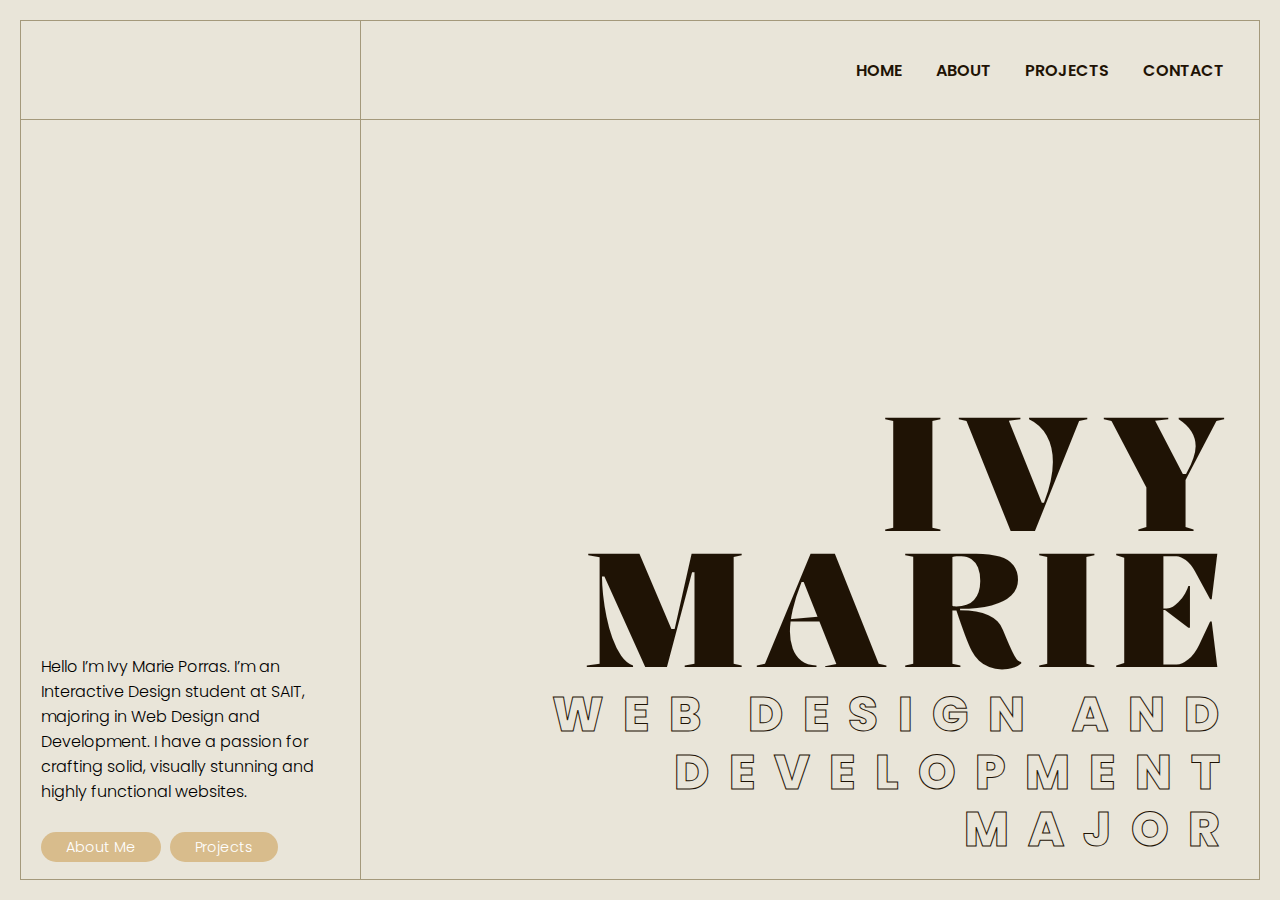
==== index.html @ a358a7e4 "refactor: add logo svg" ====
<!DOCTYPE html>
<html lang="en">

<head>
   <meta charset="UTF-8">
   <meta name="viewport" content="width=device-width, initial-scale=1.0">
   <title>CPRG 219 HTML Lab</title>

   <link href="./css/main.css" rel="stylesheet">
</head>

<body>
   <!-- navigation -->
   <header>
      <div class="logo">
         <h1>
            <a href="/"><img src="./images/logo.svg" alt="logo"></a>
         </h1>
      </div>
      <nav>
         <ul>
            <li><a href="/">Home</a></li>
            <li><a href="./about/">About</a></li>
            <li><a href="./projects/">Projects</a></li>
            <li><a href="./contact">Contact</a></li>
         </ul>
      </nav>
   </header>

   <!-- page hero section -->
   <div class="container">
      <main>
         <section class="page-hero">
            <div class="page-hero-header">
               <h2>Ivy Marie</h2>
               <h3>Web Design and Development Major</h3>
            </div>
            <div class="page-hero-content">
               <p>Hello I’m Ivy Marie Porras.
                  I’m an Interactive Design student at SAIT, majoring in Web Design and Development. I have a passion
                  for crafting solid,
                  visually stunning and
                  highly functional websites.</p>

               <div class="page-hero-buttons">
                  <a class="button" href="./about/">About Me</a>
                  <a class="button" href="./projects/">Projects</a>
               </div>
            </div>

         </section>
      </main>

   </div>

</body>

</html>
---- css/main.css ----
@import url('https://fonts.googleapis.com/css2?family=Kalnia:wght@600;700&family=Poppins:wght@300;400;600;800&display=swap');

* {
   margin: 0;
   box-sizing: border-box;
}

html {
   font-size: 16px;
   font-family: "Poppins", sans-serif;
   font-weight: 300;
   font-style: normal;
   background-color: #E9E5D9;
   padding: 20px;
}


/* ------ header ------ */
header {
   display: flex;
   flex-wrap: wrap;
   justify-content: space-between;
   align-items: center;
   height: 100px;
   border: 0.5px solid #A4997B;
}

.logo {
   flex: 0 0 340px;
   text-align: center;
   height: 100%;
   display: flex;
   justify-content: center;
   align-items: center;
   border-right: 0.5px solid #A4997B;
}

nav {
   flex: 1;
   text-align: right;
   padding-right: 20px;
}

nav ul {
   padding: 0;
   list-style: none;
   display: block;
}

nav ul li {
   display: inline-block;
}

nav ul li a {
   color: #1F1305;
   font-weight: 600;
   padding: 10px 15px 8px;
   text-transform: uppercase;
   text-decoration: none;
}

h1 {
   font-family: "Kalnia", serif;
   font-size: 1.8em;
   font-optical-sizing: auto;
   font-weight: 600;
   font-style: normal;
   font-variation-settings:
      "wdth" 100;
}

h1 a {
   color: #1F1305;
   text-decoration: none;
}

section.page-hero {
   display: flex;
   flex-wrap: nowrap;
   justify-content: flex-end;
   height: calc(100vh - 140px);
   gap: 50px;
   border-inline: 0.5px solid #A4997B;
   border-bottom: 0.5px solid #A4997B;
}

.page-hero-header,
.page-hero-content {
   display: flex;
   flex-direction: column;
   justify-content: flex-end;
   padding: 20px;
}

.page-hero-header {
   order: 1;
   flex: 1;
   align-items: flex-end;
   text-align: right;
}

.page-hero-content {
   flex: 0 0 340px;
   border-right: 0.5px solid #A4997B;
}

.page-hero-header h2 {
   font-family: "Kalnia", serif;
   font-weight: 700;
   text-transform: uppercase;
   font-size: 10em;
   color: #1F1305;
   line-height: 0.85;
   letter-spacing: 0.90625rem;
   max-width: 700px;
}

.page-hero-header h3 {
   font-size: 3em;
   font-weight: 800;
   line-height: 1.2;
   letter-spacing: 1.2rem;
   text-transform: uppercase;
   margin-top: 10px;
   margin-right: auto;
   word-break: break-word;
   color: #E9E5D9;
   -webkit-text-stroke-width: 1px;
   -webkit-text-stroke-color: #1F1305;
}

.page-hero-buttons {
   margin-top: 30px;
}

a.button {
   color: #fff;
   text-decoration: none;
   margin: 0;
   border: 0;
   padding: 5px 25px;
   background-color: #D8BC8C;
   border-radius: 2rem;
   font-family: inherit;
   font-weight: 300;
   font-size: 0.9rem;
}

a.button+a.button {
   margin-left: 5px;
}
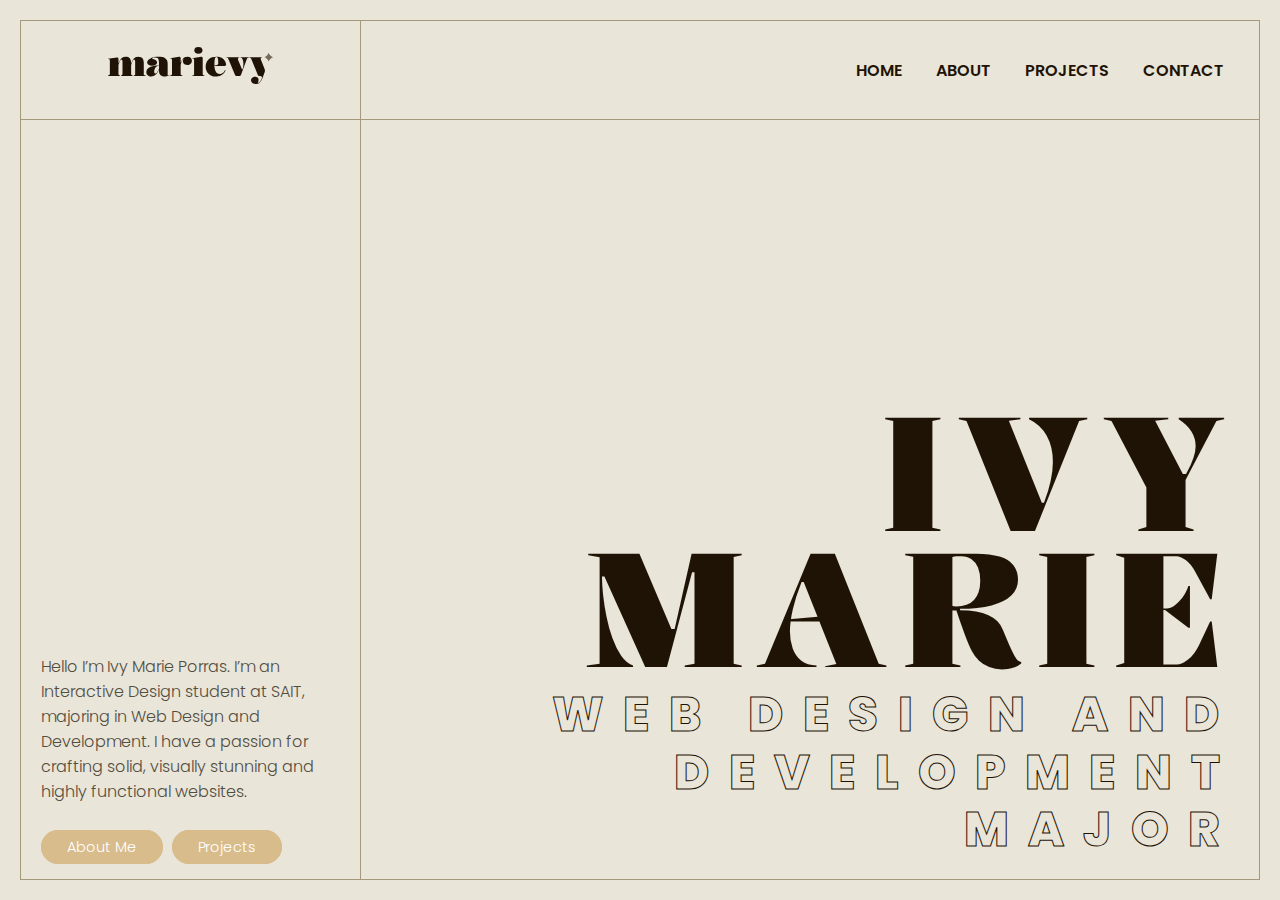
==== commit a4366d9e: "refactor: change logo link" ====
--- a/index.html
+++ b/index.html
@@ -14,7 +14,7 @@
    <header>
       <div class="logo">
          <h1>
-            <a href="/"><img src="./images/logo.svg" alt="logo"></a>
+            <a href="/CPRG-219-HTML-Lab/"><img src="./images/logo.svg" alt="logo"></a>
          </h1>
       </div>
       <nav>
--- a/css/main.css
+++ b/css/main.css
@@ -35,6 +35,10 @@
    border-right: 0.5px solid #A4997B;
 }
 
+.logo img {
+   width: 55%;
+}
+
 nav {
    flex: 1;
    text-align: right;
@@ -57,6 +61,12 @@
    padding: 10px 15px 8px;
    text-transform: uppercase;
    text-decoration: none;
+   transition: color 0.3s ease;
+}
+
+nav ul li a:hover,
+nav ul li:active {
+   color: #D8BC8C;
 }
 
 h1 {
@@ -74,7 +84,16 @@
    text-decoration: none;
 }
 
-section.page-hero {
+ul,
+ol {
+   padding: 0;
+   list-style: none;
+}
+
+section.page-hero,
+section.about-page,
+section.projects-page,
+section.contact-page {
    display: flex;
    flex-wrap: nowrap;
    justify-content: flex-end;
@@ -84,6 +103,8 @@
    border-bottom: 0.5px solid #A4997B;
 }
 
+
+/* ------ HOME ------ */
 .page-hero-header,
 .page-hero-content {
    display: flex;
@@ -101,6 +122,7 @@
 
 .page-hero-content {
    flex: 0 0 340px;
+   color: #534D3F;
    border-right: 0.5px solid #A4997B;
 }
 
@@ -133,19 +155,248 @@
    margin-top: 30px;
 }
 
-a.button {
+a.button,
+.button {
    color: #fff;
    text-decoration: none;
    margin: 0;
    border: 0;
-   padding: 5px 25px;
+   padding: 6px 25px;
+   border: 1px solid #D8BC8C;
    background-color: #D8BC8C;
    border-radius: 2rem;
    font-family: inherit;
    font-weight: 300;
    font-size: 0.9rem;
+   transition: all 0.3s ease-in;
+}
+
+a.button:hover {
+   background-color: transparent;
+   color: #534D3F;
 }
 
 a.button+a.button {
    margin-left: 5px;
+}
+
+/* ------ ABOUT ------ */
+section.about-page {
+   gap: 0;
+}
+
+.about-page-content,
+.about-page-skills {
+   padding: 20px;
+}
+
+.about-page-content {
+   flex: 1;
+   display: flex;
+   flex-direction: column;
+   justify-content: space-between;
+}
+
+.about-page-content p:first-of-type,
+.about-page-skills h2 {
+   padding-top: 3rem;
+}
+
+.about-page-content p {
+   color: #534D3F;
+   font-size: 1.125rem;
+   font-weight: 400;
+   letter-spacing: -0.2px;
+   margin-bottom: 20px;
+   max-width: 600px;
+}
+
+.about-page-content p+p {
+   font-size: 1em;
+   font-weight: 330;
+   margin-left: auto;
+   max-width: 300px;
+   text-align: right;
+}
+
+.about-page-skills {
+   flex: 0 0 450px;
+   border-left: 0.5px solid #A4997B;
+}
+
+.about-page-skills .skills-lists {
+   margin-bottom: 3em;
+}
+
+.about-page-skills h2 {
+   color: #E9E5D9;
+   font-family: inherit;
+   font-size: 2em;
+   margin-bottom: 20px;
+   text-transform: uppercase;
+   word-break: break-word;
+   -webkit-text-stroke-width: 1px;
+   -webkit-text-stroke-color: #1F1305;
+}
+
+.about-page-skills h2 span {
+   color: #1F1305;
+   margin-right: 5px;
+   font-family: "Kalnia", serif;
+   font-weight: 600;
+   text-transform: uppercase;
+}
+
+.skills-lists ul {
+   display: flex;
+   flex-wrap: wrap;
+   gap: 10px 7px;
+}
+
+/* ------ PROJECTS ------ */
+
+section.projects-page {
+   flex-direction: column;
+   justify-content: flex-start;
+   height: auto;
+}
+
+.projects-page-header h2 {
+   font-family: "Kalnia", serif;
+   font-weight: 700;
+   text-transform: uppercase;
+   font-size: 5em;
+   color: #1F1305;
+   line-height: 0.85;
+   max-width: 700px;
+   margin-bottom: 30px;
+}
+
+.projects-page-content {
+   display: flex;
+}
+
+table.projects {
+   flex: 1;
+   margin-inline: auto;
+   table-layout: fixed;
+   width: 100%;
+   padding: 20px;
+}
+
+table.projects td {
+   padding-inline: 10px;
+}
+
+table.projects img {
+   border: 0.5px solid #534D3F;
+   border-radius: 5px;
+   padding: 10px;
+   margin-bottom: 20px;
+   width: 100%;
+}
+
+table.projects td div.project-title {
+   font-weight: 700;
+   text-transform: uppercase;
+   font-size: 1.6em;
+   color: #1F1305;
+   line-height: 0.85;
+   max-width: 700px;
+   margin-bottom: 25px;
+}
+
+table.projects td div.project-details {
+   margin-bottom: 40px;
+}
+
+.projects-process {
+   flex: 0 0 520px;
+   margin-inline: auto;
+   max-width: 1180px;
+   padding: 20px;
+   border-left: 0.5px solid #A4997B;
+}
+
+.projects-process h3 {
+   color: #E9E5D9;
+   font-family: inherit;
+   font-size: 2.4em;
+   line-height: 1;
+   margin-bottom: 30px;
+   text-transform: uppercase;
+   word-break: break-word;
+   -webkit-text-stroke-width: 1px;
+   -webkit-text-stroke-color: #1F1305;
+}
+
+.projects-process ol li {
+   margin-bottom: 15px;
+   text-transform: uppercase;
+   color: #534D3F;
+}
+
+.projects-process ol li span {
+   display: block;
+   text-transform: none;
+   color: #1F1305;
+}
+
+/* ------ CONTACT ------ */
+section.contact-page {
+   flex-direction: column;
+   justify-content: center;
+   align-items: center;
+   padding-top: 3rem;
+}
+
+.contact-page-header {
+   font-family: "Kalnia", serif;
+   font-weight: 700;
+   text-transform: uppercase;
+   font-size: 4em;
+   color: #1F1305;
+   line-height: 0.85;
+   margin-bottom: 25px;
+}
+
+.contact-content {
+   display: flex;
+   justify-content: space-between;
+   width: 900px;
+   text-align: center;
+}
+
+.contact-content h3 {
+   color: #E9E5D9;
+   font-family: inherit;
+   font-size: 2.4em;
+   line-height: 1;
+   margin-bottom: 20px;
+   text-transform: uppercase;
+   word-break: break-word;
+   -webkit-text-stroke-width: 1px;
+   -webkit-text-stroke-color: #1F1305;
+}
+
+.contact-content .contact-address a {
+   color: inherit;
+   text-decoration: none;
+   transition: color 0.3s ease;
+}
+
+.contact-content .contact-address a:hover {
+   color: #D8BC8C;
+}
+
+
+.contact-social .social-list {
+   display: flex;
+   justify-content: center;
+   gap: 10px;
+}
+
+.contact-social .social-list img {
+   max-width: 25px;
+   height: 25px;
 }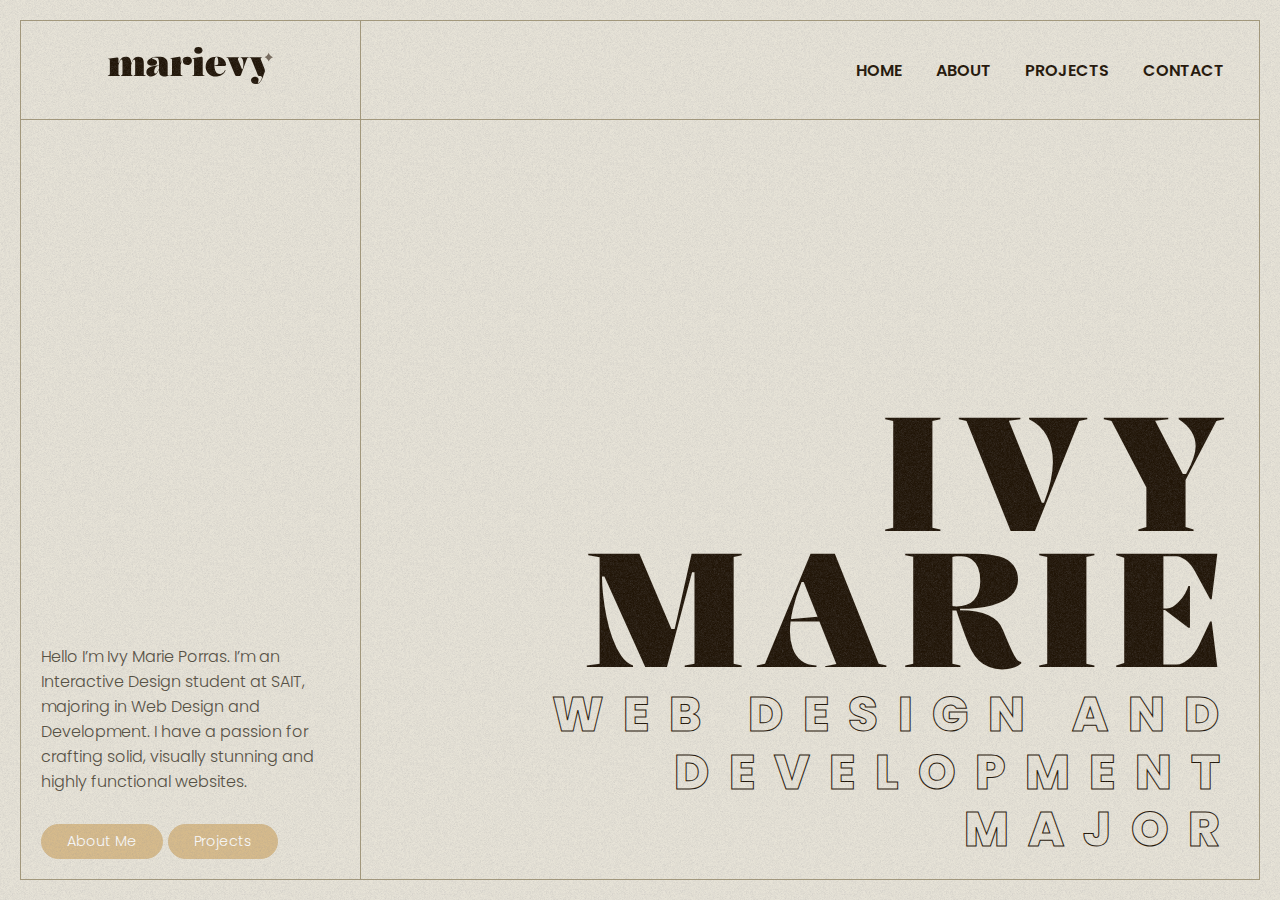
==== commit a6cf3a05: "style: add noise bg animation" ====
--- a/index.html
+++ b/index.html
@@ -19,7 +19,7 @@
       </div>
       <nav>
          <ul>
-            <li><a href="/">Home</a></li>
+            <li><a href="/CPRG-219-HTML-Lab/">Home</a></li>
             <li><a href="./about/">About</a></li>
             <li><a href="./projects/">Projects</a></li>
             <li><a href="./contact">Contact</a></li>
@@ -49,6 +49,7 @@
             </div>
 
          </section>
+         <div class="noise"></div>
       </main>
 
    </div>
--- a/css/main.css
+++ b/css/main.css
@@ -12,6 +12,21 @@
    font-style: normal;
    background-color: #E9E5D9;
    padding: 20px;
+}
+
+.noise {
+   position: fixed;
+   z-index: 9999;
+   top: -300%;
+   left: -150%;
+   height: 600%;
+   width: 600%;
+   animation: grain 7s steps(10) infinite;
+   background-image: url(/images/noise.png);
+   background-size: 200px;
+   background-repeat: repeat;
+   opacity: .25;
+   pointer-events: none;
 }
 
 
@@ -153,6 +168,7 @@
 
 .page-hero-buttons {
    margin-top: 30px;
+   display: flex;
 }
 
 a.button,
@@ -231,10 +247,10 @@
 .about-page-skills h2 {
    color: #E9E5D9;
    font-family: inherit;
-   font-size: 2em;
+   font-size: 3em;
    margin-bottom: 20px;
    text-transform: uppercase;
-   word-break: break-word;
+   /* word-break: break-word; */
    -webkit-text-stroke-width: 1px;
    -webkit-text-stroke-color: #1F1305;
 }
@@ -296,11 +312,20 @@
    width: 100%;
 }
 
+table.projects figcaption>a {
+   text-decoration: none;
+   color: #1F1305;
+   transition: color 0.3s ease;
+}
+
+table.projects figcaption>a:hover {
+   color: #D8BC8C;
+}
+
 table.projects td div.project-title {
    font-weight: 700;
    text-transform: uppercase;
    font-size: 1.6em;
-   color: #1F1305;
    line-height: 0.85;
    max-width: 700px;
    margin-bottom: 25px;
@@ -350,18 +375,20 @@
    padding-top: 3rem;
 }
 
-.contact-page-header {
+.contact-page-header h2 {
    font-family: "Kalnia", serif;
    font-weight: 700;
    text-transform: uppercase;
-   font-size: 4em;
+   font-size: 5em;
    color: #1F1305;
    line-height: 0.85;
+   text-align: center;
    margin-bottom: 25px;
 }
 
 .contact-content {
    display: flex;
+   flex-wrap: wrap;
    justify-content: space-between;
    width: 900px;
    text-align: center;
@@ -399,4 +426,294 @@
 .contact-social .social-list img {
    max-width: 25px;
    height: 25px;
+}
+
+
+/* ------ Media Queries ------ */
+
+@media (width <=1200px) {
+
+   /* home page */
+   .page-hero-header h2 {
+      font-size: 7.3em;
+      letter-spacing: 0.2rem;
+   }
+
+   .page-hero-header h3 {
+      font-size: 3em;
+   }
+
+   /* projects page */
+   .projects-page-header h2 {
+      font-size: 4em;
+   }
+
+   .projects-process {
+      flex: 0 0 400px;
+   }
+}
+
+@media (width <=1024px) {
+
+   .logo,
+   .page-hero-content {
+      flex: 0 0 240px;
+   }
+
+   /* home page */
+   section.page-hero {
+      gap: 0;
+   }
+
+   .page-hero-header h2 {
+      font-size: 6.8em;
+      letter-spacing: 0.2rem;
+      max-width: 440px;
+   }
+
+   .page-hero-header h3 {
+      font-size: 2.5em;
+      max-width: 600px;
+      margin-right: 0;
+      letter-spacing: 0.8rem;
+   }
+
+   .page-hero-buttons {
+      flex-direction: column;
+      align-items: flex-start;
+      gap: 8px;
+   }
+
+   a.button+a.button {
+      margin-left: 0;
+   }
+
+   /* about page */
+   .about-page-skills {
+      flex: 0 0 320px;
+   }
+
+   /* projects page */
+   .projects-page-header h2 {
+      font-size: 3.5em;
+   }
+
+   .projects-process {
+      flex: 0 0 320px;
+   }
+
+   /* contact page */
+   .contact-content {
+      flex-direction: column;
+      width: 100%;
+   }
+
+   .contact-page-header h2 {
+      font-size: 4.5em;
+   }
+
+   .contact-content div {
+      margin-bottom: 35px;
+   }
+
+   .contact-content h3 {
+      margin-bottom: 15px;
+   }
+}
+
+
+/* ipads, tablets 481px - 768px */
+@media (width <=768px) {
+   html {
+      font-size: 14px;
+   }
+
+   header {
+      flex-direction: column;
+      height: auto;
+   }
+
+   .logo {
+      flex: 0 0 auto;
+      height: 100px;
+      border-right: 0;
+   }
+
+   nav {
+      padding-right: 0;
+      width: 100%;
+   }
+
+   nav ul {
+      display: flex;
+      flex-direction: column;
+      align-items: center;
+   }
+
+   nav ul li {
+      padding-block: 8px;
+   }
+
+   nav ul li:last-of-type {
+      padding-bottom: 20px;
+   }
+
+   /* page hero section */
+   section.page-hero,
+   section.about-page {
+      flex-wrap: wrap;
+      height: calc(100vh - 301px);
+   }
+
+   .page-hero-header {
+      order: -1;
+   }
+
+   .page-hero-header h2 {
+      max-width: 440px;
+   }
+
+   .page-hero-header h3 {
+      letter-spacing: 0.3rem;
+      max-width: 450px;
+   }
+
+   .page-hero-content {
+      border-right: 0;
+      flex: 0 0 100%;
+      max-width: 340px;
+      margin-right: auto;
+   }
+
+   .page-hero-buttons {
+      flex-direction: row;
+   }
+
+   /* about page */
+   section.about-page {
+      height: auto;
+   }
+
+   .about-page-skills {
+      flex: 0 0 100%;
+      border-left: 0;
+   }
+
+   .about-page-content p:first-of-type,
+   .about-page-skills h2 {
+      padding-top: 2em;
+   }
+
+   /* projects page */
+   .projects-page-content {
+      flex-direction: column;
+   }
+
+   .projects-page-header h2 {
+      text-align: center;
+   }
+
+   .projects-process {
+      border-left: 0;
+   }
+
+   /* contact page */
+   section.contact-page {
+      padding-top: 8em;
+      height: calc(100vh - 100px);
+   }
+}
+
+/* Mobile devices 480px */
+@media (width <=480px) {
+
+   /* homepage */
+   .page-hero-header h2 {
+      font-size: 4.8em;
+      letter-spacing: 0.2rem;
+   }
+
+   .page-hero-header h3 {
+      font-size: 2em;
+   }
+
+   /* projects */
+   .projects-page-header h2 {
+      font-size: 2.8em;
+   }
+
+   /* contact page */
+   .contact-page-header h2 {
+      font-size: 4em;
+   }
+}
+
+/* Mobile devices 360px */
+@media (width <=360px) {
+
+   /* homepage */
+   .page-hero-header h2 {
+      font-size: 3.5em;
+      letter-spacing: 0.2rem;
+   }
+
+   .page-hero-header h3 {
+      font-size: 1.8em;
+   }
+
+   /* about page */
+   .about-page-content p:first-of-type,
+   .about-page-skills h2 {
+      padding-top: 0;
+   }
+
+   /* projects */
+   .projects-page-header h2 {
+      font-size: 2.5em;
+   }
+}
+
+/* animations */
+@keyframes grain {
+
+   0%,
+   100% {
+      transform: translate(0);
+   }
+
+   10% {
+      transform: translate(-5%, -10%);
+   }
+
+   20% {
+      transform: translate(-15%, 5%);
+   }
+
+   30% {
+      transform: translate(7%, -25%);
+   }
+
+   40% {
+      transform: translate(-5%, 25%);
+   }
+
+   50% {
+      transform: translate(-15%, 10%);
+   }
+
+   60% {
+      transform: translate(15%);
+   }
+
+   70% {
+      transform: translateY(15%);
+   }
+
+   80% {
+      transform: translate(3%, 35%);
+   }
+
+   90% {
+      transform: translate(-10%, 10%);
+   }
 }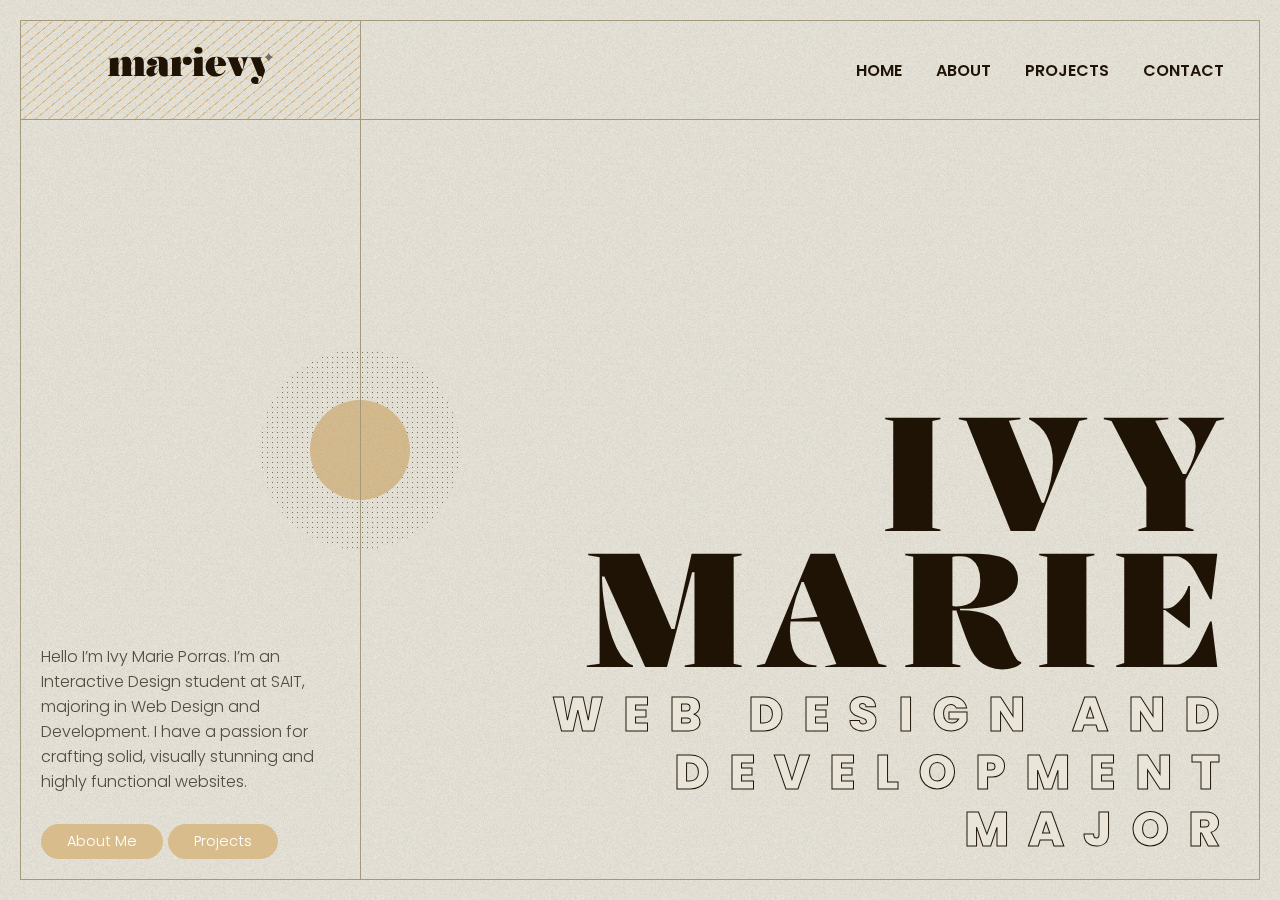
==== commit 097ba395: "style: add some interest circle element" ====
--- a/index.html
+++ b/index.html
@@ -46,8 +46,11 @@
                   <a class="button" href="./about/">About Me</a>
                   <a class="button" href="./projects/">Projects</a>
                </div>
+               <div class="circle">
+                  <span class="circle--inner"></span>
+                  <span class="circle--outer"></span>
+               </div>
             </div>
-
          </section>
          <div class="noise"></div>
       </main>
--- a/css/main.css
+++ b/css/main.css
@@ -16,7 +16,7 @@
 
 .noise {
    position: fixed;
-   z-index: 9999;
+   z-index: -1;
    top: -300%;
    left: -150%;
    height: 600%;
@@ -48,6 +48,7 @@
    justify-content: center;
    align-items: center;
    border-right: 0.5px solid #A4997B;
+   background-image: repeating-linear-gradient(140deg, #D8BC8C 12px, #D8BC8C 13px, transparent 13px, transparent 20px);
 }
 
 .logo img {
@@ -136,6 +137,7 @@
 }
 
 .page-hero-content {
+   position: relative;
    flex: 0 0 340px;
    color: #534D3F;
    border-right: 0.5px solid #A4997B;
@@ -196,6 +198,41 @@
    margin-left: 5px;
 }
 
+.circle {
+   position: absolute;
+   top: calc(50% - 150px);
+   right: -100px;
+   width: 200px;
+   height: 200px;
+   pointer-events: none;
+   z-index: -1;
+}
+
+.circle .circle--inner,
+.circle .circle--outer {
+   position: absolute;
+}
+
+
+.circle .circle--inner {
+   top: 0;
+   left: 0;
+   width: 100%;
+   height: 100%;
+   background-image: radial-gradient(circle, #7A725B 10%, transparent 10.5%);
+   background-size: 5px 5px;
+   clip-path: circle(50% at 50% 50%);
+}
+
+.circle .circle--outer {
+   top: calc(50% - 50px);
+   left: calc(50% - 50px);
+   height: 100px;
+   width: 100px;
+   background-color: #D8BC8C;
+   border-radius: 50%;
+}
+
 /* ------ ABOUT ------ */
 section.about-page {
    gap: 0;
@@ -379,7 +416,7 @@
    font-family: "Kalnia", serif;
    font-weight: 700;
    text-transform: uppercase;
-   font-size: 5em;
+   font-size: 7em;
    color: #1F1305;
    line-height: 0.85;
    text-align: center;
@@ -537,6 +574,7 @@
       flex: 0 0 auto;
       height: 100px;
       border-right: 0;
+      width: 100%;
    }
 
    nav {
@@ -562,7 +600,6 @@
    section.page-hero,
    section.about-page {
       flex-wrap: wrap;
-      height: calc(100vh - 301px);
    }
 
    .page-hero-header {
@@ -581,12 +618,20 @@
    .page-hero-content {
       border-right: 0;
       flex: 0 0 100%;
+      margin-right: auto;
+   }
+
+   .page-hero-content p {
       max-width: 340px;
-      margin-right: auto;
    }
 
    .page-hero-buttons {
       flex-direction: row;
+   }
+
+   .circle {
+      top: -40%;
+      left: 50px;
    }
 
    /* about page */
@@ -637,6 +682,10 @@
       font-size: 2em;
    }
 
+   .circle {
+      left: -20px;
+   }
+
    /* projects */
    .projects-page-header h2 {
       font-size: 2.8em;
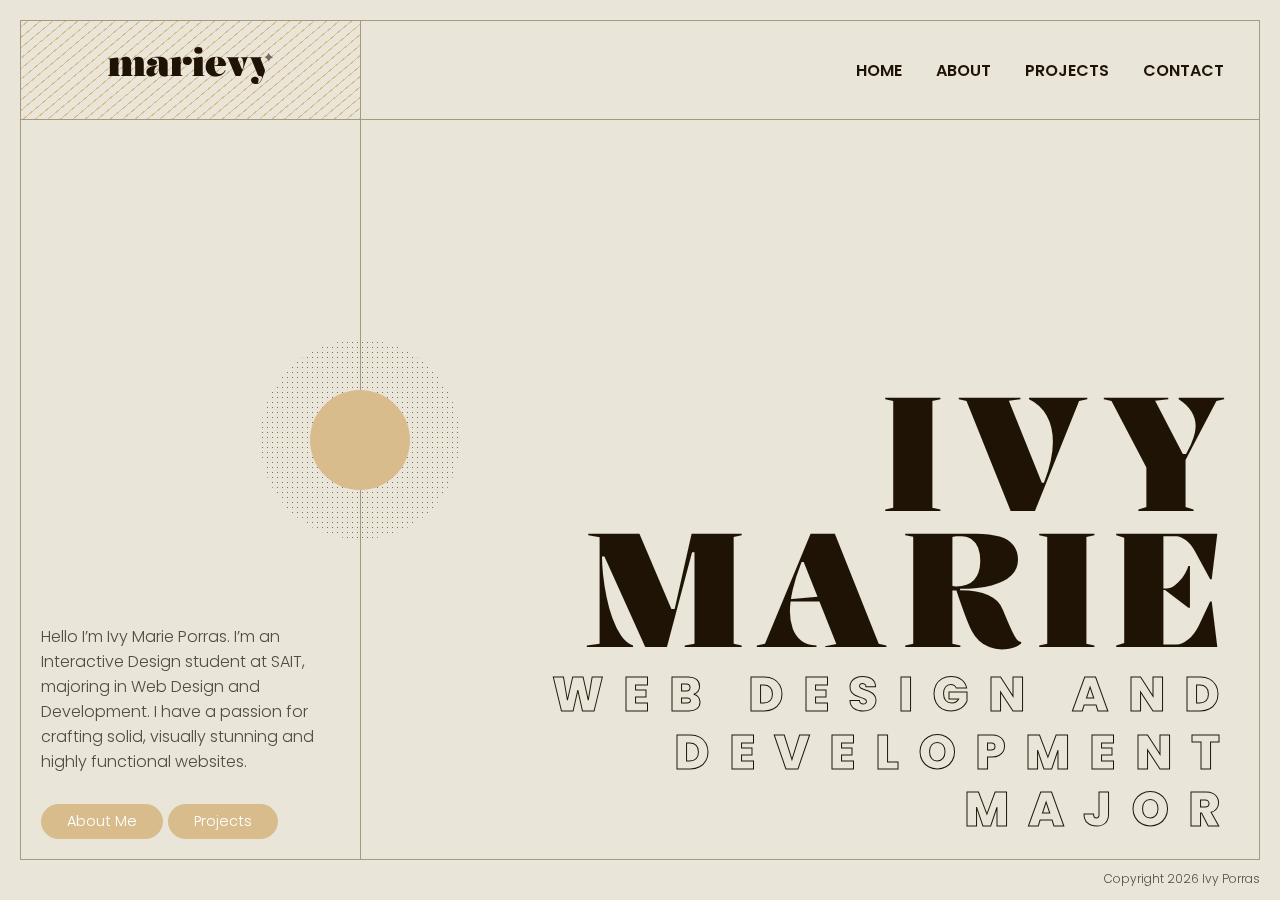
==== commit 7def0cf3: "feat: add copyright footer and script" ====
--- a/index.html
+++ b/index.html
@@ -57,6 +57,10 @@
 
    </div>
 
+   <footer>
+      <div id="copyright"></div>
+   </footer>
+   <script src="./js/script.js"></script>
 </body>
 
 </html>--- a/css/main.css
+++ b/css/main.css
@@ -11,7 +11,7 @@
    font-weight: 300;
    font-style: normal;
    background-color: #E9E5D9;
-   padding: 20px;
+   padding: 20px 20px 10px;
 }
 
 .noise {
@@ -22,7 +22,7 @@
    height: 600%;
    width: 600%;
    animation: grain 7s steps(10) infinite;
-   background-image: url(/images/noise.png);
+   background-image: url(/CPRG-219-HTML-Lab/images/noise.png);
    background-size: 200px;
    background-repeat: repeat;
    opacity: .25;
@@ -88,7 +88,6 @@
 h1 {
    font-family: "Kalnia", serif;
    font-size: 1.8em;
-   font-optical-sizing: auto;
    font-weight: 600;
    font-style: normal;
    font-variation-settings:
@@ -113,7 +112,7 @@
    display: flex;
    flex-wrap: nowrap;
    justify-content: flex-end;
-   height: calc(100vh - 140px);
+   height: calc(100vh - 160px);
    gap: 50px;
    border-inline: 0.5px solid #A4997B;
    border-bottom: 0.5px solid #A4997B;
@@ -162,7 +161,7 @@
    text-transform: uppercase;
    margin-top: 10px;
    margin-right: auto;
-   word-break: break-word;
+   overflow-wrap: anywhere;
    color: #E9E5D9;
    -webkit-text-stroke-width: 1px;
    -webkit-text-stroke-color: #1F1305;
@@ -204,8 +203,6 @@
    right: -100px;
    width: 200px;
    height: 200px;
-   pointer-events: none;
-   z-index: -1;
 }
 
 .circle .circle--inner,
@@ -287,7 +284,6 @@
    font-size: 3em;
    margin-bottom: 20px;
    text-transform: uppercase;
-   /* word-break: break-word; */
    -webkit-text-stroke-width: 1px;
    -webkit-text-stroke-color: #1F1305;
 }
@@ -387,7 +383,6 @@
    line-height: 1;
    margin-bottom: 30px;
    text-transform: uppercase;
-   word-break: break-word;
    -webkit-text-stroke-width: 1px;
    -webkit-text-stroke-color: #1F1305;
 }
@@ -438,7 +433,6 @@
    line-height: 1;
    margin-bottom: 20px;
    text-transform: uppercase;
-   word-break: break-word;
    -webkit-text-stroke-width: 1px;
    -webkit-text-stroke-color: #1F1305;
 }
@@ -463,6 +457,19 @@
 .contact-social .social-list img {
    max-width: 25px;
    height: 25px;
+}
+
+
+/* ------- footer ------- */
+footer {
+   color: #534D3F;
+   font-size: 12px;
+   padding-top: 10px;
+   text-align: right;
+}
+
+footer#contact {
+   text-align: center;
 }
 
 
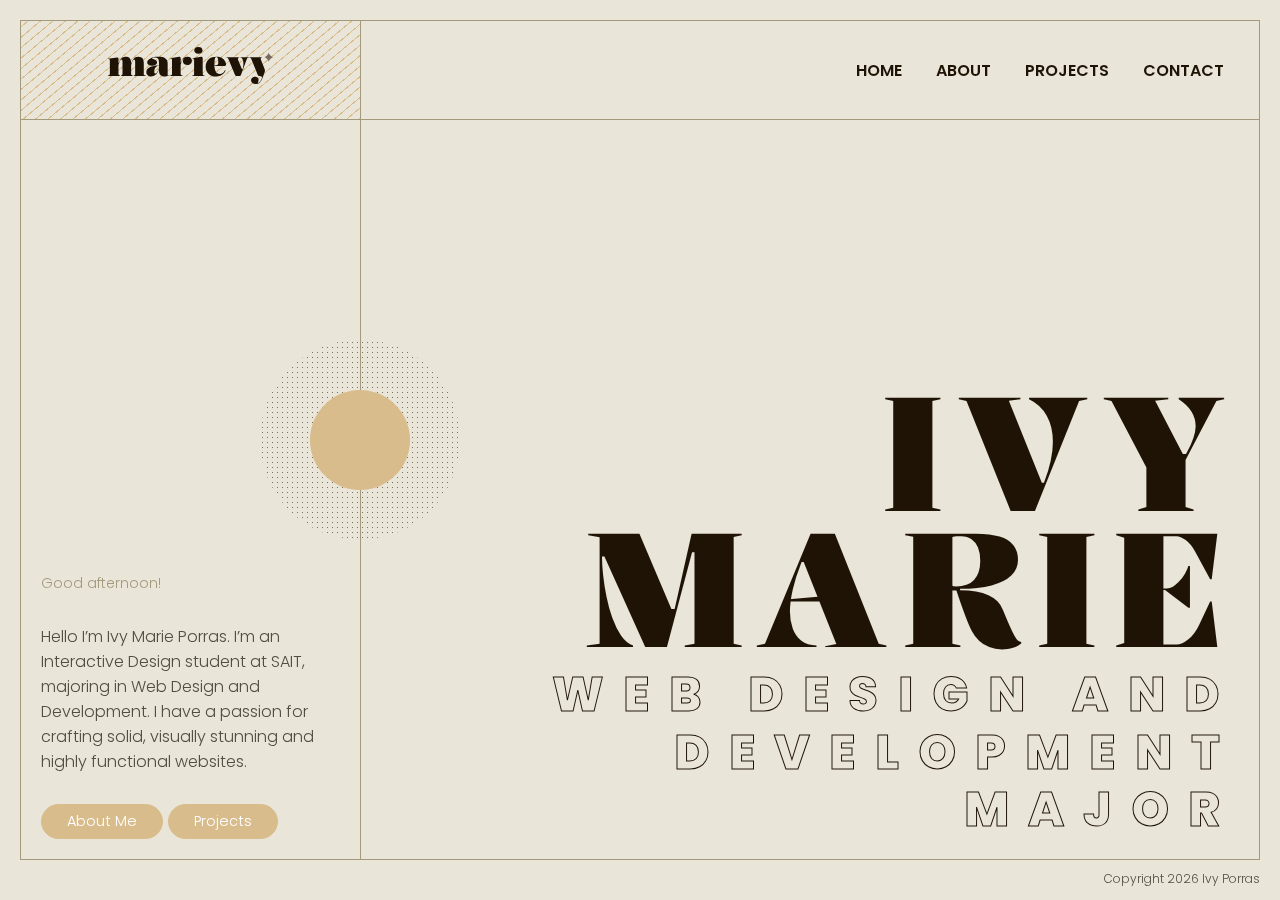
==== commit 64735d31: "feat: add portfolio greeting at home page" ====
--- a/index.html
+++ b/index.html
@@ -36,6 +36,9 @@
                <h3>Web Design and Development Major</h3>
             </div>
             <div class="page-hero-content">
+               <!-- Greeting Message -->
+               <div id="greeting"></div>
+
                <p>Hello I’m Ivy Marie Porras.
                   I’m an Interactive Design student at SAIT, majoring in Web Design and Development. I have a passion
                   for crafting solid,
--- a/css/main.css
+++ b/css/main.css
@@ -140,6 +140,24 @@
    flex: 0 0 340px;
    color: #534D3F;
    border-right: 0.5px solid #A4997B;
+}
+
+.page-hero-content #greeting {
+   color: #D8BC8C;
+   font-size: 14px;
+   margin-bottom: 30px;
+}
+
+.page-hero-content #greeting.morning {
+   color: #D8BC8C;
+}
+
+.page-hero-content #greeting.afternoon {
+   color: #A4997B;
+}
+
+.page-hero-content #greeting.evening {
+   color: #1F1305;
 }
 
 .page-hero-header h2 {
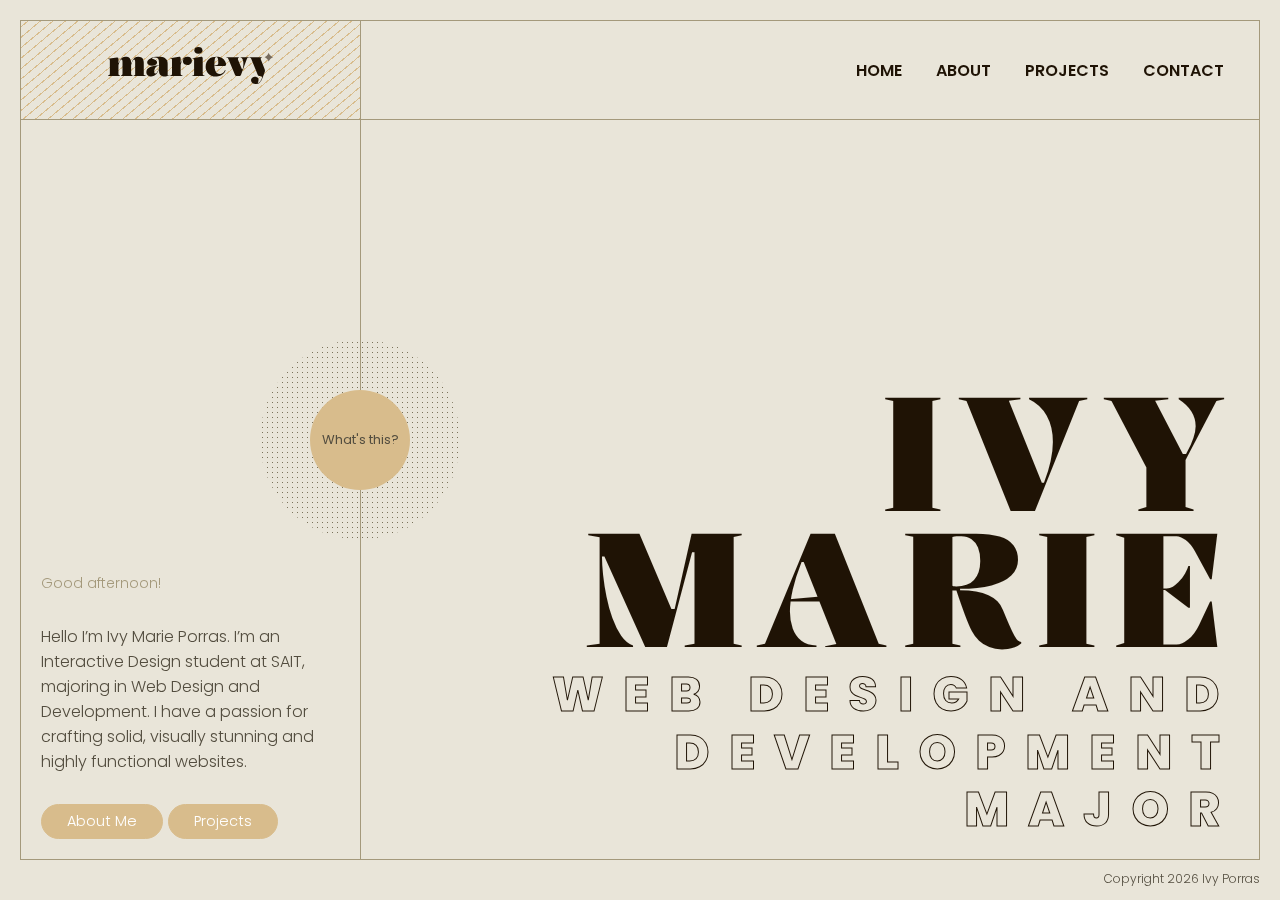
==== commit 50c98ddb: "feat: add btn alert and change text on hover" ====
--- a/index.html
+++ b/index.html
@@ -51,7 +51,7 @@
                </div>
                <div class="circle">
                   <span class="circle--inner"></span>
-                  <span class="circle--outer"></span>
+                  <button id="btn-alert" class="circle--outer">What's this?</button>
                </div>
             </div>
          </section>
--- a/css/main.css
+++ b/css/main.css
@@ -237,15 +237,28 @@
    background-image: radial-gradient(circle, #7A725B 10%, transparent 10.5%);
    background-size: 5px 5px;
    clip-path: circle(50% at 50% 50%);
+   pointer-events: none;
+   z-index: -1;
 }
 
 .circle .circle--outer {
+   cursor: pointer;
+   border: 0;
    top: calc(50% - 50px);
    left: calc(50% - 50px);
    height: 100px;
    width: 100px;
    background-color: #D8BC8C;
+   color: #534D3F;
    border-radius: 50%;
+   font-family: inherit;
+   font-size: 13px;
+   transition: all 0.3s ease;
+}
+
+.circle .circle--outer:hover {
+   background-color: #534D3F;
+   color: #D8BC8C;
 }
 
 /* ------ ABOUT ------ */
